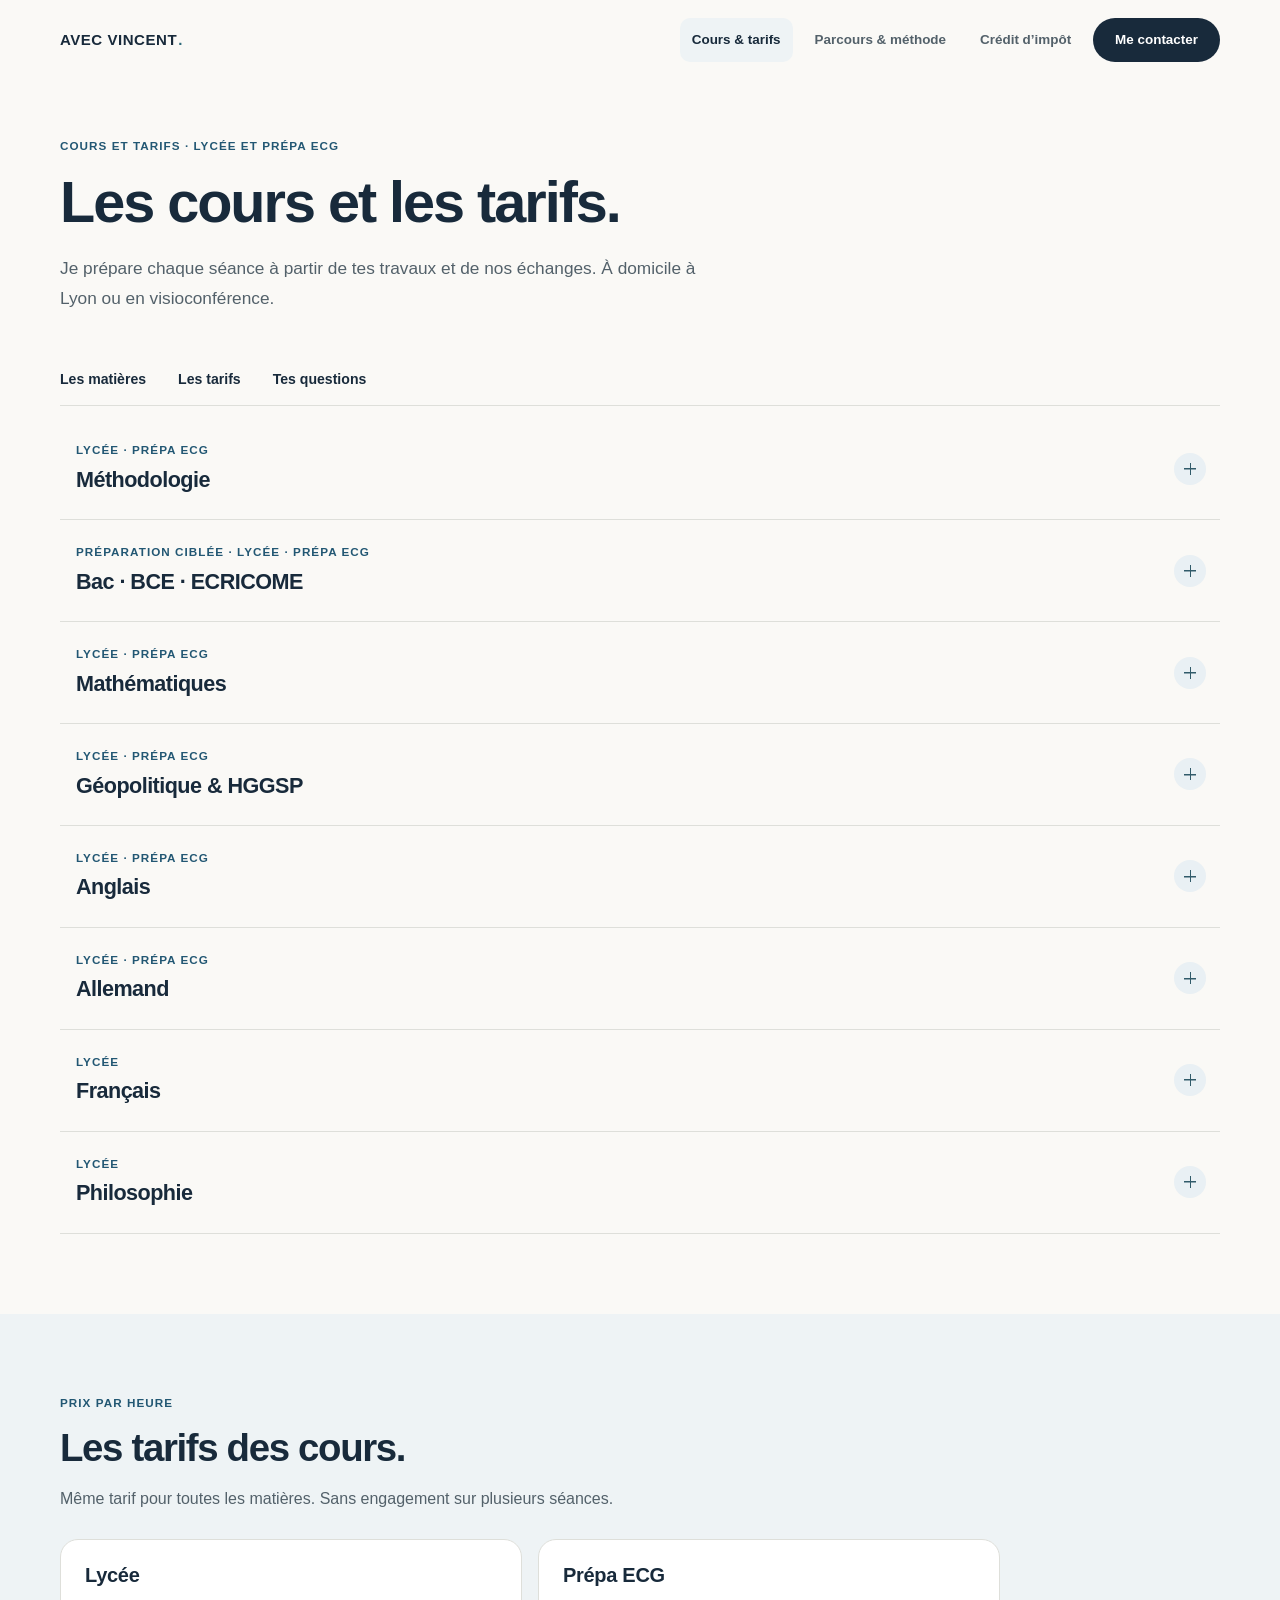
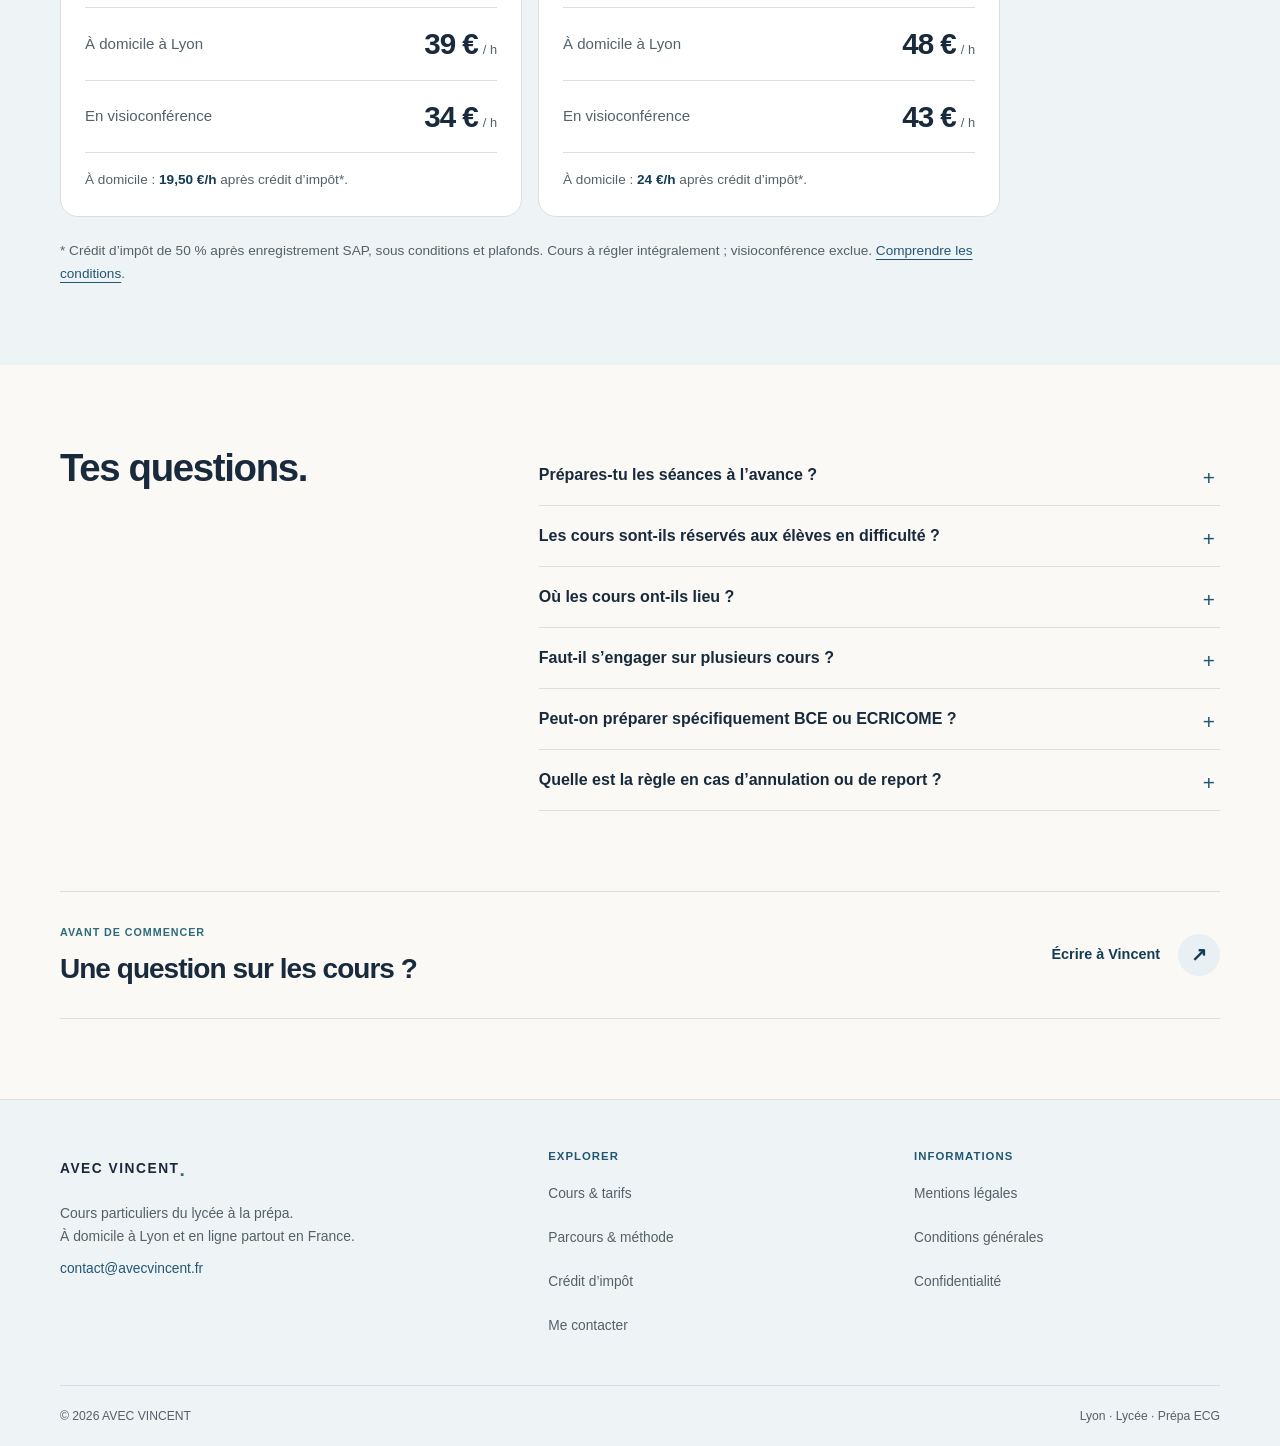
==== cours.html @ 11eb918a "Update prices: 39/48 €/h in person, 34/43 €/h online Co-Authored-By: Claude Sonnet 5.5 <noreply@anth" ====
<!doctype html>
<html lang="fr">
<head>
<meta charset="utf-8">
<meta name="viewport" content="width=device-width, initial-scale=1, viewport-fit=cover">
<title>Cours et tarifs — AVEC VINCENT</title>
<meta name="description" content="Mathématiques, géopolitique, anglais, allemand et méthodologie au lycée et en prépa ECG. Français et philosophie au lycée. Tarifs à domicile et en visio.">
<link rel="icon" href="/avec-vincent-favicon.png" type="image/png" sizes="96x96">
<link rel="icon" href="/avec-vincent-favicon.svg" type="image/svg+xml" sizes="any">
<link rel="apple-touch-icon" href="/avec-vincent-apple-touch-icon.png" sizes="180x180">
<link rel="manifest" href="/site.webmanifest?v=20261023-brand2">
<meta name="apple-mobile-web-app-title" content="AVEC VINCENT">
<link rel="canonical" href="https://avecvincent.fr/cours.html">
<meta name="robots" content="index,follow,noimageindex,max-image-preview:none">
<meta property="og:locale" content="fr_FR">
<meta property="og:type" content="website">
<meta property="og:site_name" content="AVEC VINCENT">
<meta property="og:title" content="Cours et tarifs — AVEC VINCENT">
<meta property="og:description" content="Mathématiques, géopolitique, anglais, allemand et méthodologie au lycée et en prépa ECG. Français et philosophie au lycée. Tarifs à domicile et en visio.">
<meta property="og:url" content="https://avecvincent.fr/cours.html">
<meta property="og:image" content="https://avecvincent.fr/images/og-cours.png?v=20261022-sharing1">
<meta property="og:image:secure_url" content="https://avecvincent.fr/images/og-cours.png?v=20261022-sharing1">
<meta property="og:image:type" content="image/png">
<meta property="og:image:width" content="1200">
<meta property="og:image:height" content="630">
<meta property="og:image:alt" content="AVEC VINCENT — Les cours et les tarifs. Lycée · Prépa ECG À domicile à Lyon et en visio.">
<meta name="twitter:card" content="summary_large_image">
<meta name="twitter:title" content="Cours et tarifs — AVEC VINCENT">
<meta name="twitter:description" content="Mathématiques, géopolitique, anglais, allemand et méthodologie au lycée et en prépa ECG. Français et philosophie au lycée. Tarifs à domicile et en visio.">
<meta name="twitter:image" content="https://avecvincent.fr/images/og-cours.png?v=20261022-sharing1">
<meta name="twitter:image:alt" content="AVEC VINCENT — Les cours et les tarifs. Lycée · Prépa ECG À domicile à Lyon et en visio.">
<meta name="theme-color" content="#faf9f6">

<link rel="stylesheet" href="style.css?v=20261023-desktop2">
<script src="script.js?v=20261023-desktop2" defer></script>
<script type="application/ld+json">{"@context":"https://schema.org","@graph":[{"@type":"WebPage","@id":"https://avecvincent.fr/cours.html#page","url":"https://avecvincent.fr/cours.html","name":"Cours et tarifs — AVEC VINCENT","inLanguage":"fr-FR","isPartOf":{"@id":"https://avecvincent.fr/#website"},"about":{"@id":"https://avecvincent.fr/#organization"},"mainEntity":{"@id":"https://avecvincent.fr/cours.html#service"}},{"@type":"BreadcrumbList","itemListElement":[{"@type":"ListItem","position":1,"name":"Accueil","item":"https://avecvincent.fr/"},{"@type":"ListItem","position":2,"name":"Cours & tarifs","item":"https://avecvincent.fr/cours.html"}]},{"@type":"EducationalOrganization","@id":"https://avecvincent.fr/#organization","name":"AVEC VINCENT","url":"https://avecvincent.fr/","email":"contact@avecvincent.fr","telephone":"+33603872263","description":"Cours particuliers à domicile à Lyon et en visioconférence, du lycée à la prépa ECG. Français et philosophie au lycée uniquement.","areaServed":{"@type":"City","name":"Lyon"},"founder":{"@id":"https://avecvincent.fr/#vincent"},"logo":{"@type":"ImageObject","url":"https://avecvincent.fr/avec-vincent-icon-512.png","width":512,"height":512},"alternateName":["Avec Vincent","avecvincent"],"hasOfferCatalog":{"@id":"https://avecvincent.fr/cours.html#offre"}},{"@type":"Person","@id":"https://avecvincent.fr/#vincent","name":"Vincent Marié-Groblewski","givenName":"Vincent","url":"https://avecvincent.fr/a-propos.html","jobTitle":"Professeur particulier","worksFor":{"@id":"https://avecvincent.fr/#organization"}},{"@type":"Service","@id":"https://avecvincent.fr/cours.html#service","name":"Cours particuliers du lycée à la prépa ECG","url":"https://avecvincent.fr/cours.html","description":"Mathématiques, anglais, allemand et méthodologie du lycée à la prépa ECG ; HGGSP au lycée et géopolitique en prépa ECG ; français et philosophie au lycée uniquement. À domicile à Lyon ou en visioconférence.","serviceType":"Cours particuliers","provider":{"@id":"https://avecvincent.fr/#organization"},"hasOfferCatalog":{"@id":"https://avecvincent.fr/cours.html#offre"}},{"@type":"OfferCatalog","@id":"https://avecvincent.fr/cours.html#offre","name":"Tarifs par heure de cours","itemListElement":[{"@type":"Offer","url":"https://avecvincent.fr/cours.html#tarifs","name":"Lycée — À domicile à Lyon","priceSpecification":{"@type":"UnitPriceSpecification","price":39,"priceCurrency":"EUR","referenceQuantity":{"@type":"QuantitativeValue","value":1,"unitCode":"HUR"}},"itemOffered":{"@type":"Service","name":"Lycée — À domicile à Lyon","provider":{"@id":"https://avecvincent.fr/#organization"},"areaServed":{"@type":"City","name":"Lyon"}}},{"@type":"Offer","url":"https://avecvincent.fr/cours.html#tarifs","name":"Lycée — En visioconférence","priceSpecification":{"@type":"UnitPriceSpecification","price":34,"priceCurrency":"EUR","referenceQuantity":{"@type":"QuantitativeValue","value":1,"unitCode":"HUR"}},"itemOffered":{"@type":"Service","name":"Lycée — En visioconférence","provider":{"@id":"https://avecvincent.fr/#organization"},"areaServed":{"@type":"Country","name":"France"}}},{"@type":"Offer","url":"https://avecvincent.fr/cours.html#tarifs","name":"Prépa ECG — À domicile à Lyon","priceSpecification":{"@type":"UnitPriceSpecification","price":48,"priceCurrency":"EUR","referenceQuantity":{"@type":"QuantitativeValue","value":1,"unitCode":"HUR"}},"itemOffered":{"@type":"Service","name":"Prépa ECG — À domicile à Lyon","provider":{"@id":"https://avecvincent.fr/#organization"},"areaServed":{"@type":"City","name":"Lyon"}}},{"@type":"Offer","url":"https://avecvincent.fr/cours.html#tarifs","name":"Prépa ECG — En visioconférence","priceSpecification":{"@type":"UnitPriceSpecification","price":43,"priceCurrency":"EUR","referenceQuantity":{"@type":"QuantitativeValue","value":1,"unitCode":"HUR"}},"itemOffered":{"@type":"Service","name":"Prépa ECG — En visioconférence","provider":{"@id":"https://avecvincent.fr/#organization"},"areaServed":{"@type":"Country","name":"France"}}}]}]}</script>
</head>
<body><a class="skip-link" href="#contenu">Aller au contenu</a>
<header class="site-header"><nav class="navbar container" aria-label="Navigation principale">
<a class="logo" href="/" aria-label="AVEC VINCENT — accueil">AVEC VINCENT<span class="logo-dot" aria-hidden="true">.</span></a>
<button class="menu-button" aria-controls="site-menu" aria-expanded="false" aria-label="Ouvrir le menu"><span></span><span></span></button>
<div class="site-menu" id="site-menu"><a href="cours.html" aria-current="page">Cours & tarifs</a>

<a href="a-propos.html">Parcours & méthode</a>
<a href="credit-impot.html">Crédit d’impôt</a>
<a href="reserver.html" class="nav-cta">Me contacter</a></div>
</nav></header>
<main id="contenu" tabindex="-1" class="page-courses">
<section class="page-intro container"><span class="eyebrow">Cours et tarifs · Lycée et prépa ECG</span><h1>Les cours<br> et les tarifs.</h1><p class="lead">Je prépare chaque séance à partir de tes travaux et de nos échanges. À domicile à Lyon ou en visioconférence.</p></section>
<nav class="section-tabs container" aria-label="Dans cette page"><a href="#matieres">Les matières</a><a href="#tarifs">Les tarifs</a><a href="#questions">Tes questions</a></nav>
<section class="section section-first container" id="matieres"><h2 class="sr-only">Les matières enseignées</h2><div class="course-list"><details name="page-panels" class="course-item" id="methode"><summary><span class="card-level">Lycée · Prépa ECG</span><span class="course-name">Méthodologie</span></summary><div class="course-detail"><p>Comment apprendre un cours, choisir les exercices à refaire et répartir son travail dans la semaine ? Nous regardons tes habitudes et tes échéances pour trouver une organisation que tu puisses tenir. Je partage les méthodes acquises pendant mes trois années de prépa, en les adaptant à ta situation.</p><a class="text-link" href="reserver.html?matiere=M%C3%A9thodologie#formulaire" aria-label="Contacter Vincent au sujet de Méthodologie">Me contacter ↗</a></div></details><details name="page-panels" class="course-item" id="concours"><summary><span class="card-level">Préparation ciblée · Lycée · Prépa ECG</span><span class="course-name">Bac · BCE · ECRICOME</span></summary><div class="course-detail"><p>À l’approche du bac ou des concours BCE et ECRICOME, tes copies nous aident à fixer les priorités. Nous travaillons sur des sujets de l’épreuve visée pour organiser la réponse, soigner la rédaction et apprendre à répartir son temps.</p><a class="text-link" href="reserver.html?matiere=bac%20%C2%B7%20BCE%20%C2%B7%20ECRICOME#formulaire" aria-label="Contacter Vincent au sujet de bac · BCE · ECRICOME">Me contacter ↗</a></div></details><details name="page-panels" class="course-item" id="maths"><summary><span class="card-level">Lycée · Prépa ECG</span><span class="course-name">Mathématiques</span></summary><div class="course-detail"><p>Je t’aide à trouver comment démarrer un exercice : quelle notion utiliser, quelle méthode choisir et comment justifier les étapes. Nous reprenons les erreurs de tes copies, puis tu refais le raisonnement seul pour apprendre à le réutiliser.</p><a class="text-link" href="reserver.html?matiere=Math%C3%A9matiques#formulaire" aria-label="Contacter Vincent au sujet de Mathématiques">Me contacter ↗</a></div></details><details name="page-panels" class="course-item" id="geopolitique"><summary><span class="card-level">Lycée · Prépa ECG</span><span class="course-name">Géopolitique & HGGSP</span></summary><div class="course-detail"><p>En dissertation, les connaissances doivent répondre précisément au sujet. À partir de ton cours et de tes copies, je t’aide à construire une problématique, à organiser tes arguments et à choisir des exemples qui les appuient. HGGSP au lycée, géopolitique en prépa ECG.</p><a class="text-link" href="reserver.html?matiere=G%C3%A9opolitique%20%26%20HGGSP#formulaire" aria-label="Contacter Vincent au sujet de Géopolitique & HGGSP">Me contacter ↗</a></div></details><details name="page-panels" class="course-item" id="langues"><summary><span class="card-level">Lycée · Prépa ECG</span><span class="course-name">Anglais</span></summary><div class="course-detail"><p>Comprendre un texte, rédiger ou défendre une idée à l’oral : tes productions guident le travail sur le vocabulaire, la grammaire et la précision de l’expression. En prépa ECG, nous travaillons aussi la traduction.</p><a class="text-link" href="reserver.html?matiere=Anglais#formulaire" aria-label="Contacter Vincent pour un cours d’anglais">Me contacter ↗</a></div></details><details name="page-panels" class="course-item" id="allemand"><summary><span class="card-level">Lycée · Prépa ECG</span><span class="course-name">Allemand</span></summary><div class="course-detail"><p>Place du verbe, déclinaisons, vocabulaire : je t’aide à comprendre la construction des phrases et à corriger tes erreurs. Les exercices servent ensuite à réutiliser ces bases dans la compréhension des textes et l’expression, selon les épreuves préparées.</p><a class="text-link" href="reserver.html?matiere=Allemand#formulaire" aria-label="Contacter Vincent pour un cours d’allemand">Me contacter ↗</a></div></details><details name="page-panels" class="course-item" id="francais"><summary><span class="card-level">Lycée</span><span class="course-name">Français</span></summary><div class="course-detail"><p>Pour le bac de français, nous reprenons les œuvres étudiées en classe et les passages que tu dois expliquer. Je t’aide à construire une analyse précise, à organiser un commentaire ou une dissertation et à présenter les textes à l’oral.</p><a class="text-link" href="reserver.html?matiere=Fran%C3%A7ais#formulaire" aria-label="Contacter Vincent au sujet de Français">Me contacter ↗</a></div></details><details name="page-panels" class="course-item" id="philosophie"><summary><span class="card-level">Lycée</span><span class="course-name">Philosophie</span></summary><div class="course-detail"><p>Nous prenons le temps de clarifier les notions et les distinctions nécessaires pour traiter un sujet. Je t’aide à formuler un problème, à développer un argument et à expliquer un texte avec précision. Tes copies permettent de voir où le raisonnement doit être approfondi pour le bac.</p><a class="text-link" href="reserver.html?matiere=Philosophie#formulaire" aria-label="Contacter Vincent au sujet de Philosophie">Me contacter ↗</a></div></details></div></section>
<section class="section soft" id="tarifs"><div class="container"><div class="section-heading"><span class="eyebrow">Prix par heure</span><h2>Les tarifs des cours.</h2><p>Même tarif pour toutes les matières. Sans engagement sur plusieurs séances.</p></div><div class="pricing-grid">
<article class="price-card"><h3>Lycée</h3><dl class="rates"><div><dt>À domicile à Lyon</dt><dd>39 €<small>/ h</small></dd></div><div><dt>En visioconférence</dt><dd>34 €<small>/ h</small></dd></div></dl><p class="price-tax">À domicile : <strong>19,50 €/h</strong> après crédit d’impôt*.</p></article>
<article class="price-card"><h3>Prépa ECG</h3><dl class="rates"><div><dt>À domicile à Lyon</dt><dd>48 €<small>/ h</small></dd></div><div><dt>En visioconférence</dt><dd>43 €<small>/ h</small></dd></div></dl><p class="price-tax">À domicile : <strong>24 €/h</strong> après crédit d’impôt*.</p></article></div><p class="fine-print">* Crédit d’impôt de 50 % après enregistrement SAP, sous conditions et plafonds. Cours à régler intégralement ; visioconférence exclue. <a href="credit-impot.html">Comprendre les conditions</a>.</p></div></section>
<section class="section container faq-section" id="questions"><div class="section-heading"><h2>Tes questions.</h2></div><div class="faq-list">
<details name="page-panels"><summary>Prépares-tu les séances à l’avance ?</summary><div class="faq-answer"><p>Oui. Je te demande les cours, exercices ou devoirs utiles avant notre rendez-vous pour préparer la séance. <a href="a-propos.html#preparation">Voir comment je travaille</a>.</p></div></details>
<details name="page-panels"><summary>Les cours sont-ils réservés aux élèves en difficulté ?</summary><div class="faq-answer"><p>Non. Ils peuvent aussi permettre de consolider ses acquis, de prendre de l’avance ou de préparer un examen ou un concours.</p></div></details>
<details name="page-panels"><summary>Où les cours ont-ils lieu ?</summary><div class="faq-answer"><p>À ton domicile à Lyon, selon les possibilités de déplacement convenues ensemble, ou en visioconférence partout en France.</p></div></details>
<details name="page-panels"><summary>Faut-il s’engager sur plusieurs cours ?</summary><div class="faq-answer"><p>Non. Tu peux commencer par une séance. La suite se décide ensemble, en fonction de tes besoins.</p></div></details>
<details name="page-panels"><summary>Peut-on préparer spécifiquement BCE ou ECRICOME ?</summary><div class="faq-answer"><p>Oui, en prépa ECG, dans les matières proposées : mathématiques, géopolitique, anglais et allemand. La préparation porte sur les formats d’épreuves, les révisions et l’organisation du travail. Le français et la philosophie sont proposés uniquement au lycée.</p></div></details>
<details name="page-panels"><summary>Quelle est la règle en cas d’annulation ou de report ?</summary><div class="faq-answer"><p>Une annulation, une demande de report ou une impossibilité de participer signalée moins de 48 heures avant le rendez-vous reste due intégralement. Au moins 48 heures à l’avance, le report peut être organisé selon les disponibilités. Les modalités sont rappelées dans les <a href="legal.html#cgv">conditions générales</a>.</p></div></details>
</div></section>
<section class="section section-first container"><a class="contact-finish contact-finish-courses" href="reserver.html?demande=specifique#formulaire"><div class="contact-finish-copy"><span class="eyebrow">Avant de commencer</span><h2>Une question sur les cours ?</h2></div><span class="contact-finish-action"><span>Écrire à Vincent</span><span class="contact-finish-arrow" aria-hidden="true">↗</span></span></a></section></main>
<footer class="site-footer"><div class="container footer-grid" data-nosnippet><div><a class="logo" href="/">AVEC VINCENT<span class="logo-dot">.</span></a><p>Cours particuliers du lycée à la prépa.<br>
À domicile à Lyon et en ligne partout en France.</p><a class="footer-contact" href="mailto:contact@avecvincent.fr" data-contact="email">contact@avecvincent.fr</a></div><nav aria-label="Navigation de pied de page"><span class="footer-label">Explorer</span><a href="cours.html">Cours & tarifs</a><a href="a-propos.html">Parcours & méthode</a>
<a href="credit-impot.html">Crédit d’impôt</a><a href="reserver.html">Me contacter</a></nav><nav aria-label="Informations légales"><span class="footer-label">Informations</span><a href="legal.html#mentions">Mentions légales</a><a href="legal.html#cgv">Conditions générales</a><a href="legal.html#confidentialite">Confidentialité</a></nav></div><div class="container footer-bottom"><span>© <span data-year>2026</span> AVEC VINCENT</span><span>Lyon · Lycée · Prépa ECG</span></div></footer>
</body>
</html>
---- style.css ----
/* AVEC VINCENT — mobile first, shared across every page. */
:root{--bg:#faf9f6;--paper:#fff;--ink:#182a3b;--blue:#225773;--deep:#123c53;--accent:#2d6a7a;--muted:#53616a;--line:#dedfda;--soft:#eef3f5;--max:1160px;--header:64px}
*{box-sizing:border-box}
html{scroll-behavior:smooth;scroll-padding-top:calc(var(--header) + env(safe-area-inset-top) + 20px);-webkit-text-size-adjust:100%;text-size-adjust:100%}
body{margin:0;padding-left:env(safe-area-inset-left);padding-right:env(safe-area-inset-right);background:var(--bg);color:var(--ink);font:16px/1.65 -apple-system,BlinkMacSystemFont,"Segoe UI",Arial,sans-serif;-webkit-font-smoothing:antialiased}
h1,h2,h3,p,figure,ol,ul,dl,dd{margin:0}
h1,h2,h3{line-height:1.18;letter-spacing:-.035em;font-weight:650;text-wrap:balance}
h1{font-size:clamp(2rem,8.2vw,2.6rem)}
h2{font-size:1.65rem}
h3{font-size:1.08rem;letter-spacing:-.015em}
em{font-style:normal;color:var(--accent)}
p{color:var(--muted)}
a{color:inherit;text-decoration:none}
a:hover{color:var(--blue)}
p a,.fine-print a,.legal-content a{color:var(--blue);text-decoration:underline;text-underline-offset:4px}
img{display:block;max-width:100%;height:auto}
button,input,select,textarea{font:inherit}
button{cursor:pointer}
:focus-visible{outline:3px solid #377eaa;outline-offset:4px}
[hidden]{display:none!important}
.container{width:min(calc(100% - 40px),var(--max));margin-inline:auto;min-width:0}
.section{padding-block:48px}
.section-first{padding-top:0}
.soft,.method-section{background:var(--soft)}
.eyebrow,.card-level,.step-owner,.footer-label{display:block;font-size:.73rem;line-height:1.5;letter-spacing:.09em;text-transform:uppercase;font-weight:750;color:var(--blue)}
.eyebrow{margin-bottom:14px}
.lead{font-size:1rem;line-height:1.7;max-width:660px}
.section-heading{max-width:760px;margin-bottom:26px}
.section-heading p{margin-top:16px}
.page-intro{padding-block:32px}
.page-intro .lead{margin-top:18px}
.page-intro h1{max-width:1000px}
.page-intro br{display:none}
.skip-link{position:fixed;left:16px;top:-100px;z-index:100;background:white;padding:12px}
.skip-link:focus{top:12px}
.sr-only{position:absolute;width:1px;height:1px;padding:0;margin:-1px;overflow:hidden;clip:rect(0,0,0,0);white-space:nowrap;border:0}
/* Header stays small; without JavaScript, navigation remains available. */
.site-header{position:sticky;top:0;z-index:30;min-height:var(--header);padding-top:env(safe-area-inset-top);background:rgba(250,249,246,.96);border-bottom:1px solid transparent;-webkit-backdrop-filter:blur(16px);backdrop-filter:blur(16px)}
.site-header.scrolled{border-color:var(--line)}
.navbar{min-height:var(--header);display:flex;align-items:center;justify-content:space-between;gap:16px;flex-wrap:wrap;padding-block:8px}
.logo{font-size:.86rem;font-weight:850;letter-spacing:.11em;white-space:nowrap;min-height:44px;display:inline-flex;align-items:center}
.site-header .logo{font-size:.94rem;font-weight:700;letter-spacing:.035em;color:var(--ink)}
.site-header .logo:hover{color:var(--ink)}
.site-header .logo-dot{font-size:1em;margin-left:1px;color:var(--accent)}
.logo-dot{color:var(--accent);font-size:1.4em}
.site-menu{display:flex;align-items:center;flex-wrap:wrap;gap:6px 16px}
.site-menu a{font-size:.9rem;font-weight:600;color:var(--muted);min-height:44px;display:flex;align-items:center;padding:10px 14px;border-radius:10px}
.site-menu a:hover,.site-menu a[aria-current=page]{background:var(--soft);color:var(--ink)}
.site-menu .nav-cta{background:var(--ink);color:white;justify-content:center}
.site-menu .nav-cta:hover{background:var(--deep);color:white}
.menu-button{position:relative;display:none;width:44px;height:44px;flex-shrink:0;padding:0;border:0;border-radius:10px;background:transparent;color:var(--ink);-webkit-tap-highlight-color:transparent}
.menu-button:hover{background:#edf3f6}
.menu-button span{position:absolute;display:block;width:22px;height:1.5px;left:11px;top:50%;margin:0;background:currentColor;border-radius:1px;transition:transform 180ms cubic-bezier(.2,.7,.3,1)}
.menu-button span:first-child{transform:translateY(-4px)}
.menu-button span:last-child{transform:translateY(4px)}
.menu-button[aria-expanded=true] span:first-child{transform:rotate(45deg)}
.menu-button[aria-expanded=true] span:last-child{transform:rotate(-45deg)}
.has-js .navbar{flex-wrap:nowrap}
.has-js .menu-button{display:block}
.has-js .site-menu{display:none;position:absolute;top:calc(100% + 6px);left:20px;right:20px;max-height:calc(100dvh - var(--header) - env(safe-area-inset-top) - 30px);overflow:auto;flex-direction:column;align-items:stretch;gap:4px;padding:12px;background:white;border:1px solid var(--line);border-radius:18px;box-shadow:0 12px 24px #182a3b12}
.has-js .site-menu.open{display:flex}
.button{display:inline-flex;align-items:center;justify-content:center;gap:12px;min-height:50px;padding:13px 21px;border:1px solid transparent;border-radius:999px;font-size:.9rem;font-weight:650;line-height:1.4;text-align:center;max-width:100%}
.button-primary{background:var(--deep);color:white}
.button-primary:hover{background:#245f7e;color:white}
.button-secondary,.button-outline{background:white;border-color:#b9c9d5;color:var(--deep)}
.button-secondary:hover,.button-outline:hover{background:var(--soft);border-color:var(--blue)}
.button:disabled{cursor:wait;opacity:.65}
.button-row{display:flex;flex-wrap:wrap;gap:12px;margin-top:24px}
.text-link{display:inline-flex;align-items:center;min-height:44px;margin-top:14px;color:var(--blue);font-weight:650;font-size:.9rem;text-decoration:underline;text-underline-offset:5px}
/* One expressive visual, reserved for the homepage. */
.home-hero{display:grid;gap:28px;padding-block:30px 40px}
.home-hero h1{line-height:1.12;letter-spacing:-.045em}
.hero-title-sub{color:var(--accent)}
.hero-intro .lead{margin-top:20px;max-width:540px}
.hero-caption{font-size:.85rem;line-height:1.6;margin-top:16px}
.hero-links{display:grid;grid-template-columns:1fr 1fr;gap:10px;margin-top:22px;max-width:440px}
.hero-links .button{min-width:0;padding-inline:10px}
.hero-signature{position:relative;isolation:isolate;overflow:hidden;display:flex;flex-direction:column;justify-content:space-between;gap:20px;padding:22px;min-height:280px;border-radius:24px;color:white;background:radial-gradient(ellipse at 90% 90%,#397685 0,transparent 60%),linear-gradient(135deg,#102d42,#20556c);box-shadow:0 18px 40px -30px #123c5370}
.signature-top{display:flex;justify-content:space-between;gap:10px;font-size:.62rem;letter-spacing:.08em;text-transform:uppercase;color:#eef5f7}
.signature-top span:first-child{font-weight:800}
.signature-person{position:relative;z-index:1;display:flex;align-items:center;gap:22px;margin-bottom:28px;min-width:0}
.signature-person img{width:104px;height:140px;object-fit:cover;object-position:50% 25%;border:1px solid #ffffff40;border-radius:15px;flex-shrink:0}
.signature-label{font-size:.8rem;color:#eef5f7}
.signature-person h2{font-size:2rem;color:white;margin-block:6px 10px}
.signature-person p{font-size:.8rem;line-height:1.65;color:#eef5f7}
.signature-path{position:absolute;bottom:25px;left:0;right:0;z-index:0}
.signature-path svg{display:block;width:100%;height:110px}
.signature-bottom{position:relative;font-size:.74rem;color:white}
.progress-path{stroke-dasharray:650;stroke-dashoffset:650;animation:draw-path 1.5s .15s ease forwards}
@keyframes draw-path{to{stroke-dashoffset:0}}
.page-home>.home-hero+.section{padding-top:0}
.page-home>.section+.section{padding-top:0}
.page-about>#approche{padding-top:0}
/* A concise overview on home; detailed teaching descriptions belong to Courses. */
.subjects-heading{display:grid;gap:16px;margin-bottom:24px}
.subjects-heading p{font-size:.94rem;max-width:350px}
.offer-picker{display:flex;width:min(100%,360px);padding:4px;background:#e9edef;border-radius:13px;margin-bottom:18px;gap:4px}
.offer-picker[hidden]{display:none}
.offer-picker button{flex:1;min-width:0;min-height:44px;border:0;border-radius:10px;background:transparent;color:var(--muted);font:inherit;font-size:.94rem;font-weight:550;cursor:pointer;padding:8px 14px}
.offer-picker button[aria-selected="true"]{background:#fff;color:var(--deep);box-shadow:0 1px 4px #182a3b14}
.offer-picker button:hover{color:var(--deep)}
.offer-panel{background:#fff;border:1px solid #dce3e7;border-radius:20px;padding:0 22px 22px;margin-top:18px}
.offer-panel[hidden]{display:none}
.offer-panel:focus-visible{outline:2px solid var(--accent);outline-offset:4px}
.offer-level-title{padding-top:24px;font-size:1.25rem}
.has-offer-picker .offer-level-title{position:absolute;width:1px;height:1px;padding:0;margin:-1px;overflow:hidden;clip-path:inset(50%);white-space:nowrap}
.offer-feature{display:flex;align-items:center;justify-content:space-between;gap:16px;min-height:98px;padding-block:22px;border-bottom:1px solid var(--line)}
.offer-feature>span:first-child{min-width:0}
.offer-feature strong{display:block;font-size:1.12rem;font-weight:650;letter-spacing:-.025em;line-height:1.35}
.offer-feature small{display:block;font-size:.88rem;color:var(--muted);line-height:1.55;max-width:32ch;margin-top:6px}
.offer-chevron{color:var(--accent);font-size:1.15rem;flex-shrink:0}
.offer-feature:hover{color:var(--blue)}
.offer-subjects{padding-top:24px}
.offer-subjects h4{font-size:.72rem;line-height:1.5;text-transform:uppercase;letter-spacing:.08em;color:var(--muted);font-weight:550;margin:0 0 8px}
.offer-subjects ul{display:grid;grid-template-columns:1fr 1fr;gap:0 20px;padding:0;list-style:none}
.offer-subjects a{display:flex;align-items:center;justify-content:space-between;gap:8px;min-height:48px;padding-block:8px;font-size:.94rem;line-height:1.4;letter-spacing:-.015em;border-bottom:1px solid #e8ecee}
.offer-subjects a>span{color:var(--accent);font-size:.82rem;flex-shrink:0}
@media(min-width:700px){.subjects-heading{grid-template-columns:1fr 1fr;align-items:end;gap:48px;margin-bottom:30px}.offer-content{display:grid;grid-template-columns:1.15fr 1fr;gap:48px;align-items:start}.offer-panel{padding:6px 30px 26px}.offer-subjects{padding-top:24px}.offer-feature{min-height:108px}.offer-focus .offer-feature:last-child{border-bottom:0}.offer-subjects a{min-height:54px}}
@media(min-width:900px){.subjects-heading{grid-template-columns:1.6fr 1fr;gap:64px}.offer-content{gap:64px}.offer-panel{padding-inline:34px}.offer-feature strong{font-size:1.24rem}}
/* The lesson is a continuous conversation, rather than three identical cards. */
.lesson-layout{display:grid;gap:10px}
.lesson-layout h2{font-size:2rem;line-height:1.25}
.lesson-steps{list-style:none;padding:0 0 0 18px;border-left:1px solid #bfcfc7}
.lesson-steps li{position:relative;padding:0 0 26px 10px}
.lesson-steps li:last-child{padding-bottom:0}
.lesson-steps li:before{content:"";position:absolute;left:-23px;top:6px;width:9px;height:9px;border-radius:50%;background:#64897e;box-shadow:0 0 0 5px var(--bg)}
.lesson-steps h3{font-size:1.08rem;line-height:1.4}
.lesson-steps p{margin-top:8px;font-size:.96rem}
.tax-process{list-style:none;counter-reset:steps;padding:0}
.tax-process li{position:relative;counter-increment:steps;padding:0 0 24px 38px;margin-bottom:24px;border-bottom:1px solid #d3ddd5}
.tax-process li:before{content:counter(steps,decimal-leading-zero);position:absolute;left:0;top:1px;font-size:.8rem;color:var(--blue);font-weight:650}
.tax-process li:last-child{margin-bottom:0;border-bottom:0;padding-bottom:0}
.tax-process h3{line-height:1.4}
.tax-process p{margin-top:8px;font-size:.94rem}
/* Home explains the budget; the full hourly rate grid lives on Courses. */
.home-pricing .section-heading{max-width:640px}
.home-budget{max-width:940px;background:var(--soft);border-radius:22px;padding:24px}
.budget-heading h3{font-size:1.15rem;line-height:1.35}
.budget-heading>p{margin-top:6px;font-size:.9rem;color:var(--muted)}
.budget-pairs{display:grid;grid-template-columns:1fr 1fr;gap:20px;margin-top:24px}
.budget-option{border-top:1px solid #cfdae0;padding-top:18px;min-width:0}
.budget-option h4{font-size:.94rem;font-weight:550;line-height:1.4;margin:0 0 10px;color:var(--ink)}
.budget-net{font-size:2.35rem;line-height:1.15;letter-spacing:-.045em;font-weight:650;color:var(--deep);white-space:nowrap}
.budget-net>span{font-size:.88rem;letter-spacing:0;font-weight:400;margin-left:6px;color:var(--muted)}
.budget-paid{margin-top:10px;font-size:.94rem;color:var(--ink);line-height:1.5}
.budget-conditions{font-size:.82rem;line-height:1.65;color:var(--muted);margin-top:24px}
.budget-conditions a{text-decoration:underline;text-underline-offset:3px}
.budget-more{display:flex;align-items:center;justify-content:space-between;gap:16px;padding:20px 0;margin-top:8px;max-width:940px;min-height:88px;border-bottom:1px solid var(--line)}
.budget-visio{display:grid;gap:4px;min-width:0}
.budget-visio>span{font-size:.82rem;color:var(--muted);line-height:1.5}
.budget-visio strong{font-size:1.05rem;font-weight:600;letter-spacing:-.02em;line-height:1.4;color:var(--ink)}
.budget-all{display:flex;align-items:center;gap:8px;flex-shrink:0;font-size:.82rem;font-weight:550;color:var(--blue)}
.budget-all>span{font-size:1.1rem}
.budget-more:hover .budget-all{text-decoration:underline;text-underline-offset:4px}
@media(min-width:700px){.home-budget{padding:30px 34px}.budget-heading{display:flex;align-items:baseline;justify-content:space-between;gap:24px}.budget-heading>p{margin:0}.budget-pairs{gap:40px;margin-top:28px}.budget-net{font-size:2.8rem}.budget-conditions{max-width:750px}.budget-more{gap:24px}.budget-all{font-size:.9rem}}
/* Transparent rates: paid prices first, conditional tax estimate second. */
.pricing-grid{display:grid;gap:16px;max-width:940px}
.price-card{min-width:0;padding:24px;background:white;border:1px solid var(--line);border-radius:18px}
.price-card h3{font-size:1.25rem;margin-bottom:20px}
.rates>div{display:flex;align-items:center;justify-content:space-between;gap:16px;border-top:1px solid var(--line);padding-block:18px}
.rates dt{font-size:.94rem;max-width:170px;color:var(--muted)}
.rates dd{font-size:1.85rem;letter-spacing:-.035em;white-space:nowrap;font-weight:650;line-height:1.2}
.rates small{font-size:.8rem;font-weight:400;letter-spacing:0;margin-left:5px;color:var(--muted)}
.price-tax{border-top:1px solid var(--line);padding-top:16px;font-size:.85rem;line-height:1.65}
.price-tax strong{color:var(--deep);font-weight:650}
.fine-print{font-size:.85rem;line-height:1.7;margin-top:22px;max-width:940px}
.hero-actions-section{padding-bottom:48px}
.action-bubble,.closing{display:flex;flex-direction:column;align-items:flex-start;gap:22px;padding-top:30px;border-top:1px solid var(--line)}
.action-bubble p,.closing p{margin-top:16px;max-width:600px}
/* Secondary pages use the same spacing, type and content hierarchy. */
.section-tabs{display:flex;gap:20px;margin-bottom:12px;border-bottom:1px solid var(--line)}
.section-tabs a{display:flex;align-items:center;justify-content:center;min-height:48px;padding:8px 0;font-size:.88rem;font-weight:600;border-bottom:2px solid transparent;line-height:1.4}
.section-tabs a:hover{border-bottom-color:var(--blue)}
.legal-nav a{display:flex;align-items:center;justify-content:center;text-align:center;min-height:48px;padding:8px;font-size:.86rem;font-weight:600;border-bottom:1px solid var(--line);line-height:1.4}
.legal-nav a:hover{color:var(--blue)}
.course-list{border-top:0}
.course-item{border-bottom:1px solid var(--line)}
summary{position:relative;cursor:pointer;list-style:none;min-height:48px;padding:18px 35px 18px 0;font-size:1rem;font-weight:600;line-height:1.5}
summary::-webkit-details-marker{display:none}
summary:after{content:'+';position:absolute;right:5px;top:17px;font-size:1.3rem;font-weight:400;color:var(--blue)}
details[open]>summary:after{content:'−'}
.course-item summary{padding:20px 46px 20px 16px}
.course-item summary:after{top:30px;right:16px}
.course-name{display:block;font-size:1.2rem;font-weight:650;letter-spacing:-.025em;margin-top:5px}
.course-detail{padding:0 18px 22px 16px;max-width:780px}
.course-item[open]{background:white;box-shadow:inset 3px 0 0 #7398a7;border-radius:0 16px 16px 0}
.course-detail p{font-size:.96rem}
.course-item:target summary{color:var(--deep)}
.faq-list details{border-bottom:1px solid var(--line)}
.faq-answer{padding:0 0 22px;font-size:.96rem;max-width:760px}
.about-heading{display:flex;gap:22px;align-items:center}
.about-photo{width:88px;height:116px;object-fit:cover;object-position:50% 20%;border-radius:16px;flex-shrink:0}
.about-heading .eyebrow{font-size:.68rem;margin-bottom:8px}
.about-heading h1{font-size:1.95rem}
.about-heading p{font-size:.9rem;margin-top:10px}
.about-introduction .text-link{font-size:.9rem}
.preparation-panel{display:grid;gap:28px;border-radius:24px;background:#edf3f6;padding:26px 24px}
.preparation-intro h2{font-size:1.85rem;line-height:1.2}
.preparation-intro p{margin-top:18px;max-width:570px}
.preparation-materials{border-top:1px solid #cedde5;padding-top:22px}
.preparation-materials h3{font-size:.85rem;font-weight:650;letter-spacing:0;line-height:1.5;color:var(--blue)}
.preparation-materials ul{list-style:none;padding:0;margin-top:14px}
.preparation-materials li{padding-block:13px;border-bottom:1px solid #d7e3e9}
.preparation-materials li:last-child{border-bottom:0;padding-bottom:0}
.preparation-materials strong{display:block;font-size:1rem;font-weight:600}
.preparation-materials li span{display:block;font-size:.9rem;color:var(--muted);margin-top:3px}
.tax-comparison{padding:24px;background:white;border:1px solid var(--line);border-radius:22px}
.tax-comparison h2{font-size:1.4rem;margin-bottom:20px}
.example-row{display:grid;grid-template-columns:1fr;gap:10px;border-top:1px solid var(--line);padding-block:20px}
.example-row>span{font-size:.9rem;color:var(--muted)}
.example-row strong{font-size:1.9rem;line-height:1.2;letter-spacing:-.035em;white-space:nowrap}
.tax-comparison .fine-print{margin-top:10px}
.tax-comparison em{color:var(--accent)}
.tax-journey .section-heading{margin-bottom:30px}
.source-note{font-size:.85rem;padding-bottom:48px}
.legal-layout{display:grid;gap:30px}
.legal-nav{display:grid;grid-template-columns:repeat(3,minmax(0,1fr));gap:6px;align-self:start}
.legal-nav a{font-size:.8rem}
.legal-content{min-width:0;max-width:760px}
.legal-content section+section{border-top:1px solid var(--line);margin-top:36px;padding-top:36px}
.legal-content h2{font-size:1.55rem;margin-bottom:22px}
.legal-content h3{margin:26px 0 12px}
.legal-content p,.legal-content li{font-size:.95rem;overflow-wrap:anywhere}
.legal-content ul{padding-left:20px}
.legal-content p+p{margin-top:14px}
.error-page{min-height:65svh;padding-block:48px}
.error-page .lead{margin-top:22px}
/* Contact stays personal: three fields and direct alternatives, without a sales funnel. */
.booking-width{max-width:760px}
.contact-options{display:grid;gap:0;margin-top:22px;border-top:1px solid var(--line);max-width:570px}
.contact-options a{display:flex;align-items:center;justify-content:space-between;gap:14px;min-height:48px;padding:10px 0;border-bottom:1px solid var(--line);min-width:0}
.contact-options a:hover{color:var(--blue)}
.contact-options span{font-size:.8rem;color:var(--muted)}
.contact-options strong{font-size:.9rem;font-weight:600;overflow-wrap:anywhere}
.contact-form{min-width:0}
.form-grid{display:grid;gap:20px}
.field{display:flex;flex-direction:column;gap:8px;min-width:0}
.field.full{grid-column:1/-1}
.field label{font-size:.93rem;font-weight:600}
.field input,.field select,.field textarea{display:block;width:100%;min-width:0;min-height:52px;font-size:16px;line-height:1.5;padding:13px 14px;border:1px solid #7f93a3;border-radius:12px;background:white;color:var(--ink)}
.field textarea{min-height:140px;resize:vertical}
.field input:focus,.field select:focus,.field textarea:focus{outline:2px solid #548aaa;outline-offset:2px;border-color:var(--blue)}
.optional{font-size:.83rem;font-weight:400;color:var(--muted)}
.field-help{font-size:.85rem;line-height:1.65}
.form-note{font-size:.83rem;line-height:1.65;margin-top:22px}
.form-actions{margin-top:24px}
.form-actions .button{width:100%}
.form-status{font-size:.94rem;margin-top:20px;overflow-wrap:anywhere}
.form-status:empty{display:none}
.form-status[data-kind=error]{color:#9f3127}
.form-status[data-kind=success]{color:#24634d}
/* Footer and contact links remain comfortably usable by touch. */
.site-footer{background:var(--soft);border-top:1px solid var(--line);padding:32px 0 calc(20px + env(safe-area-inset-bottom))}
.footer-grid{display:grid;grid-template-columns:1fr 1fr;gap:24px 20px}
.footer-grid>div{grid-column:1/-1}
.footer-grid p{font-size:.87rem;margin-top:10px}
.footer-contact{display:inline-flex;align-items:center;min-height:44px;font-size:.86rem;color:var(--blue);overflow-wrap:anywhere}
.footer-grid nav{display:flex;flex-direction:column;align-items:flex-start;min-width:0}
.footer-label{margin-bottom:8px;font-size:.71rem}
.footer-grid nav a{display:inline-flex;align-items:center;min-height:44px;font-size:.86rem;line-height:1.5;overflow-wrap:anywhere;color:var(--muted)}
.footer-bottom{display:flex;flex-wrap:wrap;justify-content:space-between;gap:10px;border-top:1px solid #d3dfe8;margin-top:28px;padding-top:20px;font-size:.76rem;color:var(--muted)}
@media(max-width:350px){.container{width:calc(100% - 32px)}.hero-links{grid-template-columns:1fr}.signature-person{gap:16px}.signature-person img{width:88px;height:120px}.signature-top{font-size:.55rem}.signature-person p{font-size:.75rem}.section-tabs{gap:16px}.section-tabs a{font-size:.82rem}.about-heading{gap:16px}.about-photo{width:76px;height:102px}.about-heading h1{font-size:1.7rem}.price-card{padding:20px}.rates dt{font-size:.88rem}.rates dd{font-size:1.7rem}.footer-grid{column-gap:14px}.contact-options a{padding-inline:12px}.contact-options strong{font-size:.84rem}}
@media(min-width:600px){.container{width:min(calc(100% - 64px),var(--max))}.section{padding-block:64px}.section-first{padding-top:0}.page-intro{padding-block:44px}.subjects-grid,.pricing-grid{grid-template-columns:1fr 1fr}.hero-signature{max-width:580px;min-height:340px;padding:28px}.signature-person img{width:132px;height:176px}.signature-person h2{font-size:2.4rem}.signature-person p{font-size:.9rem}.signature-person{margin-bottom:48px}.hero-links{display:flex}.hero-links .button{min-width:174px;padding-inline:24px}.form-grid{grid-template-columns:1fr 1fr}.contact-form{padding:28px;background:white;border:1px solid var(--line);border-radius:22px}.form-actions .button{width:auto}.about-photo{width:132px;height:172px}.about-heading h1{font-size:2.8rem}.preparation-panel{padding:34px}.footer-grid{grid-template-columns:1.4fr 1fr 1fr;gap:40px}.footer-grid>div{grid-column:auto}.error-page{min-height:65svh}}
@media(min-width:900px){:root{--header:80px}.container{width:min(calc(100% - 96px),var(--max))}.section{padding-block:80px}.section-first{padding-top:0}h1{font-size:3.6rem}h2{font-size:2.4rem}.page-intro{padding-block:56px 44px}.page-intro .lead{font-size:1.08rem}.navbar{padding-block:0}.has-js .menu-button{display:none}.has-js .site-menu,.site-menu{display:flex;position:static;flex-direction:row;align-items:center;max-height:none;overflow:visible;padding:0;gap:10px;background:transparent;border:0;border-radius:0;box-shadow:none;flex-wrap:nowrap}.site-menu a{font-size:.84rem;padding-inline:12px}.site-menu .nav-cta{padding-inline:22px;border-radius:999px}.home-hero{grid-template-columns:1.25fr 1fr;gap:64px;align-items:center;padding-block:64px 76px}.home-hero h1{font-size:clamp(2.8rem,4vw,3.8rem)}.hero-intro .lead{font-size:1.06rem}.hero-signature{min-height:450px;padding:30px}.signature-person{gap:24px;margin-bottom:90px}.signature-person img{width:140px;height:190px}.signature-person h2{font-size:2.5rem}.signature-person p{font-size:.8rem}.signature-top{font-size:.65rem}.signature-path svg{height:auto}.signature-bottom{font-size:.8rem}.hero-links{margin-top:26px}.page-home>.home-hero+.section{padding-top:0}.subjects-grid{grid-template-columns:repeat(3,1fr);gap:0 40px}.subject-card{padding:24px 40px 24px 0}.subject-card h3{margin-top:8px}.example-row strong{font-size:2.3rem}.section-tabs{gap:32px}.section-tabs a{padding-inline:0;min-width:0}.course-item summary{padding-block:23px}.course-item summary:after{top:34px}.course-name{font-size:1.35rem}.course-detail{padding-bottom:26px}.course-detail p{max-width:720px}.faq-section{display:grid;grid-template-columns:.75fr 1.25fr;gap:70px}.faq-section .section-heading{margin:0}.action-bubble,.closing{flex-direction:row;align-items:center;justify-content:space-between;gap:50px;padding-top:40px}.action-bubble h2,.closing h2{font-size:2.1rem}.action-bubble .button,.closing .button{flex-shrink:0}.hero-actions-section{padding-bottom:80px}.about-photo{width:150px;height:195px}.about-heading{gap:36px}.about-heading h1{font-size:3.6rem}.about-heading p{font-size:1.05rem}.preparation-panel{padding:40px}.legal-layout{grid-template-columns:230px 1fr;gap:65px}.legal-nav{display:flex;flex-direction:column;position:sticky;top:110px;gap:8px}.legal-nav a{text-align:left;justify-content:flex-start;font-size:.9rem;padding-inline:14px}.legal-content h2{font-size:2rem}.source-note{padding-bottom:64px}.site-footer{padding-top:48px}.footer-grid{gap:60px}.footer-bottom{margin-top:36px}.booking-width{max-width:760px}}
@media(prefers-reduced-motion:reduce){html{scroll-behavior:auto}*,*:before,*:after{animation:none!important;transition:none!important}.progress-path{stroke-dashoffset:0}}
@media print{.site-header,.site-footer,.button,.section-tabs,.hero-signature,.legal-nav{display:none}.container{width:100%;max-width:none}.section,.page-intro{padding-block:20px}body{background:white;color:black}.legal-layout,.lesson-layout,.faq-section{display:block}.course-item{break-inside:avoid}.course-item>div{display:block!important}}
/* An editorial inset: one defining strength, then three quieter reasons. */
.why-panel{padding-block:32px;border-block:1px solid var(--line)}
.why-panel .section-heading{margin-bottom:24px}
.why-panel h2{font-size:1.65rem}
.why-list{list-style:none;padding:0;display:grid;gap:0}
.why-list li{padding-block:20px;border-bottom:1px solid var(--line)}
.why-list li:last-child{border-bottom:0}
.why-list h3{font-size:1.02rem;line-height:1.45;font-weight:650}
.why-list p{margin-top:8px;font-size:.94rem}
.why-list .why-feature{padding:26px 24px;margin-bottom:8px;border:0;border-radius:4px 22px 22px 4px;border-left:3px solid #86a9b9;background:#edf3f6}
.why-feature h3{font-size:1.4rem;line-height:1.3;letter-spacing:-.025em;font-weight:600;max-width:360px}
.why-feature p{font-size:.97rem;margin-top:18px}
.why-label{display:block;font-size:.72rem;letter-spacing:.08em;text-transform:uppercase;color:var(--accent);font-weight:700;margin-bottom:16px}
.why-panel>.text-link{font-size:.88rem;margin-top:12px}
@media(min-width:700px){.why-list{grid-template-columns:1.1fr 1fr;gap:0 44px;align-items:start}.why-list .why-feature{grid-row:span 3;margin:0 0 0 0;align-self:stretch;display:flex;flex-direction:column;justify-content:center;padding:32px}.why-list li:not(.why-feature){padding-block:18px}.why-list li:nth-child(2){padding-top:0}.why-list li:last-child{padding-bottom:0}.why-feature h3{font-size:1.7rem}.why-panel>.text-link{margin-top:22px}}
@media(min-width:900px){.why-panel{padding-block:42px}.why-panel h2{font-size:2rem}.why-panel .section-heading{margin-bottom:30px}.why-feature h3{font-size:1.9rem}.why-feature p{max-width:420px}.why-list{gap:0 60px}.why-list .why-feature{padding:38px}.why-list li:not(.why-feature) h3{font-size:1.1rem}}

@media(min-width:700px){
.about-intro{display:grid;grid-template-columns:1fr 1fr;gap:44px;align-items:center}
.about-introduction .lead{margin:0}
.preparation-panel{grid-template-columns:1.1fr 1fr;gap:50px}
.preparation-materials{padding:0 0 0 32px;border-top:0;border-left:1px solid #cedde5}
.preparation-materials li{padding-block:16px}
.lesson-layout{grid-template-columns:1fr 1.1fr;gap:60px}
.lesson-layout h2{font-size:2.7rem}
.tax-comparison{padding:32px}
.tax-examples{display:grid;grid-template-columns:1fr 1fr;gap:40px}
.example-row{gap:16px}
.tax-process{display:grid;grid-template-columns:repeat(3,1fr);gap:32px}
.tax-process li{padding:36px 0 0;margin:0;border-bottom:0;border-top:1px solid #bccdc1}
.tax-process li:before{top:9px}
.tax-process li:last-child{padding-bottom:0}


}
@media(min-width:900px){
.about-intro{grid-template-columns:1.1fr 1fr;gap:70px;padding-block:64px}
.about-photo{width:154px;height:205px}
.about-heading{gap:28px}
.about-heading h1{font-size:2.7rem}
.about-heading p{font-size:.94rem}
.preparation-panel{padding:44px;gap:60px}
.preparation-intro h2{font-size:2.25rem}
.tax-comparison h2{font-size:1.65rem}
.tax-comparison{padding:36px 40px}
.contact-form{padding:0;background:transparent;border:0;border-radius:0}
.legal-nav a{border-bottom:0;border-left:2px solid var(--line);border-radius:0}
}

/* Course selection: a quiet, tactile control and a fluid reading area. */
.course-list{overflow-anchor:none}
.course-item{transition:background-color 240ms ease,box-shadow 240ms ease}
.course-item summary:after{content:"";width:32px;height:32px;right:14px;top:50%;transform:translateY(-50%);border-radius:50%;background:linear-gradient(#315b6a,#315b6a) center/12px 1.5px no-repeat,#e9f0f4;transition:background-color 240ms ease}
.course-item summary:before{content:"";position:absolute;right:29px;top:50%;width:1.5px;height:12px;background:#315b6a;transform:translateY(-50%) scaleY(1);transition:transform 260ms cubic-bezier(.22,1,.36,1);z-index:1}
.course-item[open]>summary:after{content:""}
.course-item[open]:not([data-disclosure-state])>summary:before,.course-item[data-disclosure-state=open]>summary:before{transform:translateY(-50%) scaleY(0)}
.course-item[data-disclosure-state=open]>summary:after{background-color:#dce8ef}
.course-item[data-disclosure-state=closing]>summary:after{content:""}
/* FAQ answers use a faster, smaller disclosure; their visual style stays textual. */
details[data-disclosure-state=closing]:not(.course-item)>summary:after{content:"+"}
/* Contact invitations share a recognisable finish, with a lighter course variant. */
.contact-finish{display:grid;gap:24px;padding:28px 24px;border:1px solid #d4e0e6;border-radius:22px;background:linear-gradient(125deg,#edf3f6,#f5f7f8);color:var(--ink)}
.contact-finish-copy{min-width:0}
.contact-finish .eyebrow{font-size:.67rem;margin-bottom:12px;color:var(--accent)}
.contact-finish h2{font-size:1.75rem;line-height:1.2;max-width:360px}
.contact-finish p{margin-top:14px;font-size:.92rem;line-height:1.7;max-width:460px}
.contact-finish-action{display:flex;align-items:center;justify-content:space-between;gap:24px;min-height:48px;border-top:1px solid #ccdce5;padding-top:16px;color:var(--deep);font-size:.9rem;font-weight:650}
.contact-finish-arrow{display:flex;align-items:center;justify-content:center;flex-shrink:0;width:42px;height:42px;border-radius:50%;background:var(--deep);color:white;font-size:1.2rem;transition:transform 180ms ease}
.contact-finish:hover{border-color:#96b2c3;color:var(--ink)}
.contact-finish:hover .contact-finish-arrow{transform:translate(2px,-2px)}
.contact-finish-courses{background:transparent;border:0;border-top:1px solid var(--line);border-bottom:1px solid var(--line);border-radius:0;padding:26px 0;gap:18px}
.contact-finish-courses h2{font-size:1.45rem;max-width:300px}
.contact-finish-courses .contact-finish-action{border:0;padding-top:0;justify-content:flex-start;gap:18px}
.contact-finish-courses .contact-finish-arrow{background:#e8f0f4;color:var(--deep)}
@media(min-width:700px){.contact-finish{grid-template-columns:1fr auto;align-items:center;gap:48px;padding:36px}.contact-finish h2{font-size:2.15rem}.contact-finish-action{border:0;padding:0;gap:22px;white-space:nowrap}.contact-finish-courses{padding:30px 0}.contact-finish-courses h2{font-size:1.75rem;max-width:none}}
@media(min-width:900px){.contact-finish{padding:40px}.contact-finish-courses{padding:32px 0}}
#parcours{background:#eef3f5}
.education-layout{display:grid;gap:12px}
.education-layout .section-heading{margin-bottom:18px}
.education-layout h2{font-size:1.85rem;line-height:1.2;max-width:360px}
.education-path{list-style:none;margin:0 0 0 5px;padding:0 0 0 24px;border-left:1px solid #c4d6df}
.education-path li{position:relative;padding:0 0 28px}
.education-path li:last-child{padding-bottom:0}
.education-path li:before{content:"";position:absolute;left:-29px;top:5px;width:9px;height:9px;background:#7398a7;border-radius:50%;box-shadow:0 0 0 5px #eef3f5}
.education-stage{display:block;font-size:.69rem;font-weight:650;letter-spacing:.07em;text-transform:uppercase;color:#496575;margin-bottom:7px}
.education-path h3{font-size:1.2rem;line-height:1.35}
.education-path p{font-size:.92rem;margin-top:7px}
.next-page{display:flex;align-items:center;justify-content:space-between;gap:20px;min-height:88px;border-bottom:1px solid var(--line);padding-block:20px}
.next-page strong{font-size:1.15rem;font-weight:600;letter-spacing:-.02em;line-height:1.35}
.next-arrow{display:flex;align-items:center;justify-content:center;width:44px;height:44px;flex-shrink:0;border:1px solid #b8c9c4;border-radius:50%;color:var(--deep);font-size:1.4rem;line-height:1}
.next-page:hover .next-arrow{background:#eef3f5}
@media(min-width:700px){.education-layout{grid-template-columns:.9fr 1.1fr;gap:50px}.education-layout h2{font-size:2.25rem}.education-path h3{font-size:1.35rem}.next-page{min-height:100px}.next-page strong{font-size:1.4rem}}
@media(min-width:900px){.education-layout{gap:80px}.education-layout h2{font-size:2.5rem}}
@media(prefers-reduced-motion:reduce){.course-item,.course-item summary:before,.course-item summary:after,.contact-finish-arrow{transition:none}}

/* Wide screens show both levels; the compact picker and phone layout stay unchanged. */
@media(min-width:1000px){
  .page-home .home-subjects{padding-bottom:88px}
  .page-home .subjects-heading{grid-template-columns:1fr 1fr;gap:32px;align-items:end;margin-bottom:32px}
  .page-home .subjects-heading p{max-width:390px}
  .page-home .offer-browser{display:grid;grid-template-columns:repeat(2,minmax(0,1fr));gap:28px;align-items:stretch}
  .page-home .offer-picker{display:none}
  .page-home .offer-panel{display:flex;flex-direction:column;margin:0;padding:28px 30px 30px;border-radius:22px}
  .page-home #offre-prepa{background:#f5f8fa;border-color:#cddce4}
  .page-home .has-offer-picker .offer-level-title{position:static;width:auto;height:auto;padding:0;margin:0 0 14px;overflow:visible;clip-path:none;white-space:normal;font-size:1.5rem;line-height:1.3;color:var(--deep)}
  .page-home .offer-content{display:flex;flex-direction:column;align-items:stretch;gap:22px;flex:1}
  .page-home .offer-feature{min-height:70px;padding-block:14px}
  .page-home .offer-feature strong{font-size:1.1rem}
  .page-home .offer-feature small{font-size:.86rem;max-width:none}
  .page-home .offer-focus .offer-feature:last-child{border-bottom:1px solid var(--line)}
  .page-home .offer-subjects{padding-top:0}
  .page-home .offer-subjects ul{gap:0 28px}
  .page-home .offer-subjects a{min-height:48px}
  .page-home .home-pricing{display:grid;grid-template-columns:minmax(0,.8fr) minmax(0,1.5fr);column-gap:56px;align-items:start;padding-bottom:88px}
  .page-home .home-pricing>.section-heading{grid-column:1;grid-row:1 / span 2;max-width:none;margin:0}
  .page-home .home-pricing h2{font-size:2rem;line-height:1.2}
  .page-home .home-budget,.page-home .budget-more{grid-column:2;max-width:none;width:100%}
  .page-home .home-budget{padding:28px 30px}
  .page-home .budget-heading{display:block}
  .page-home .budget-heading>p{margin-top:6px}
  .page-home .budget-pairs{gap:28px;margin-top:24px}
  .page-home .budget-more{margin-top:6px}
  .page-home>.hero-actions-section{padding-top:0;padding-bottom:88px}
}
.hero-proof{margin-top:16px;font-size:.88rem;line-height:1.6;color:var(--ink)}
.hero-proof strong{color:var(--blue);font-weight:650}
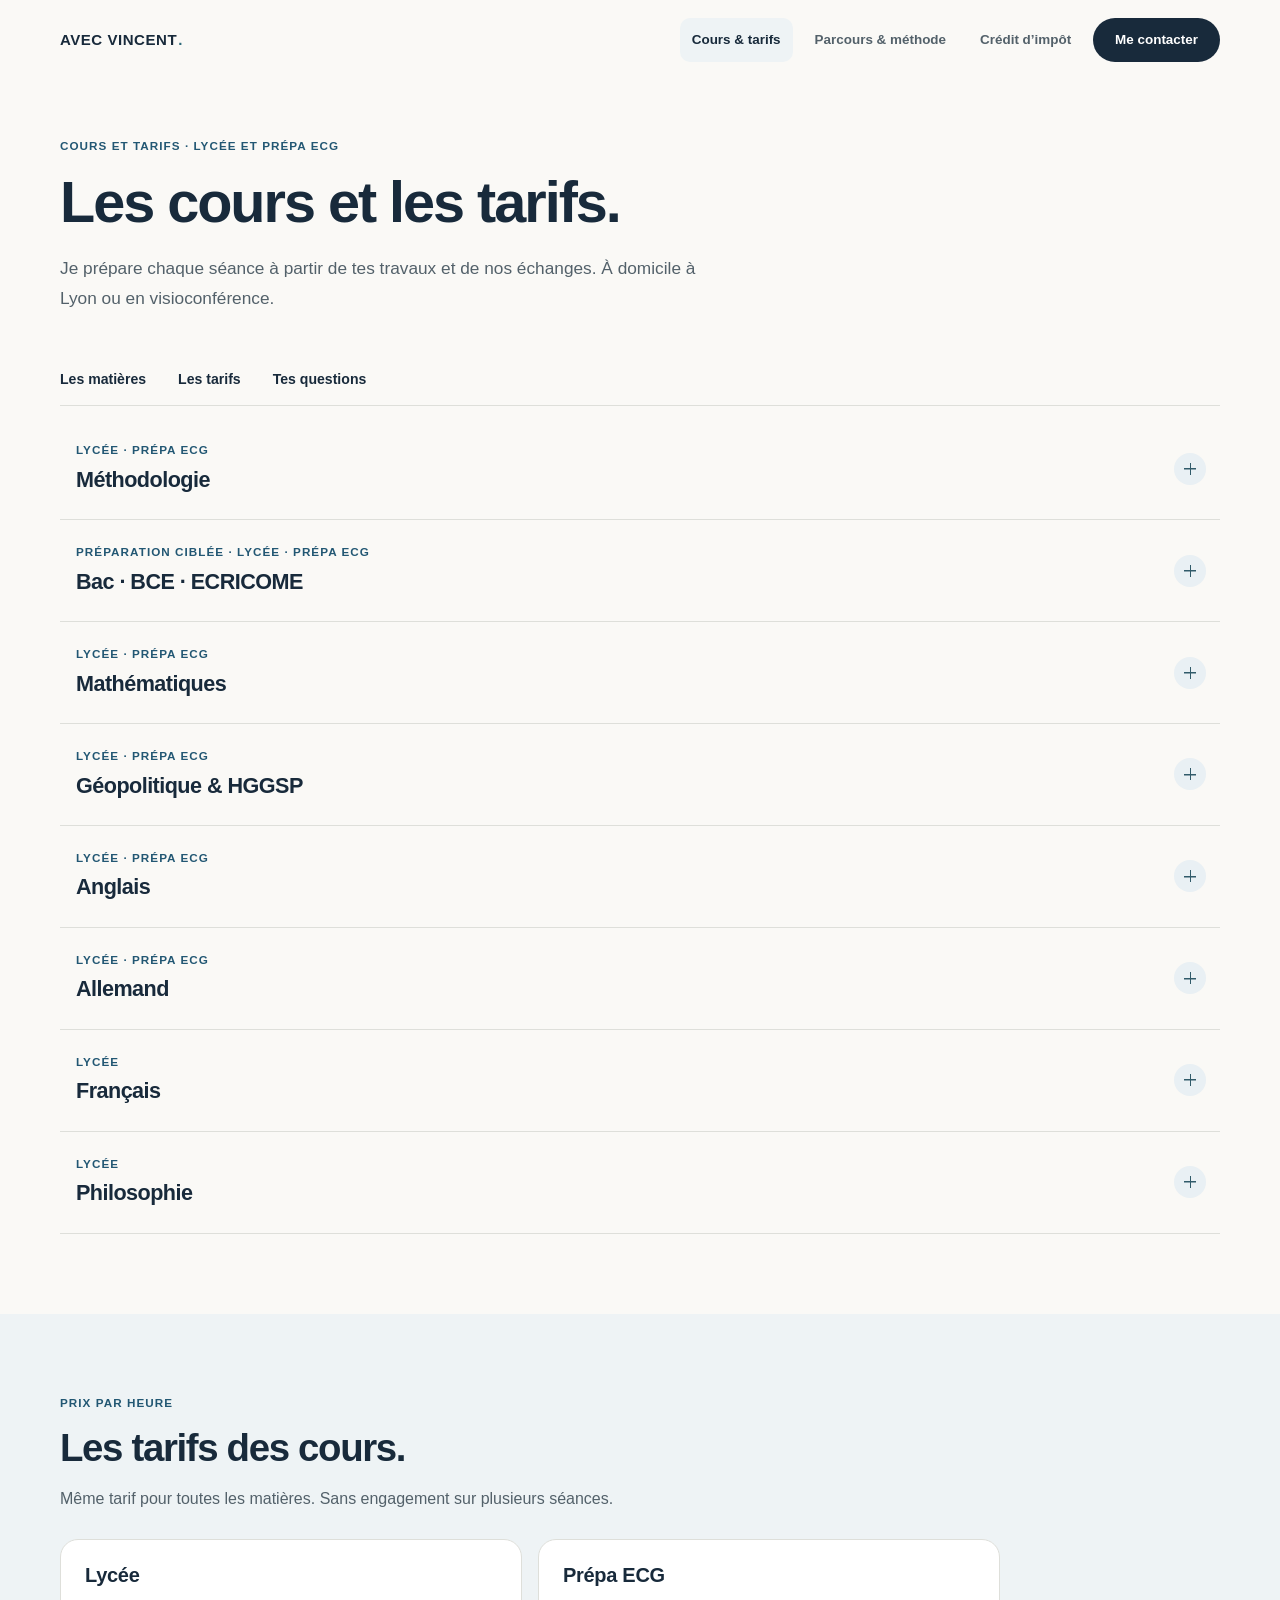
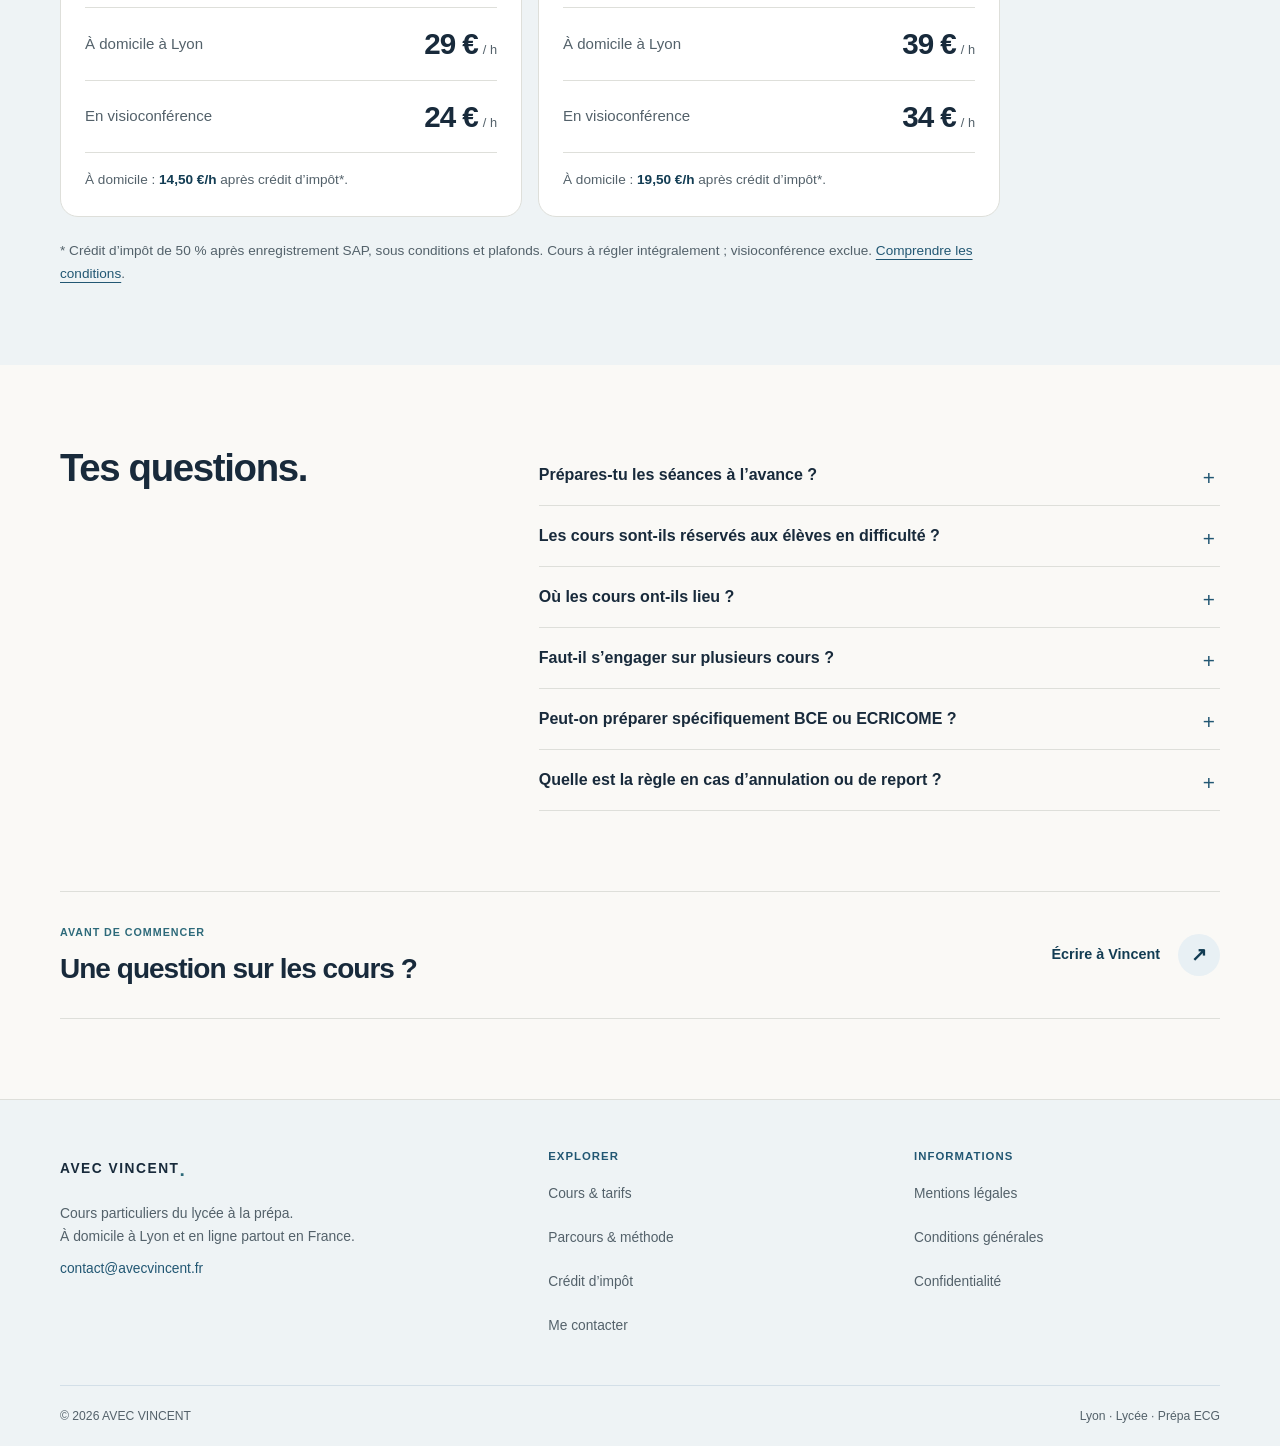
==== commit a372bd23: "Nouveaux tarifs : lycée 29/24 €, prépa ECG 39/34 € (domicile/visio), montants après crédit d'impôt m" ====
--- a/cours.html
+++ b/cours.html
@@ -33,7 +33,7 @@
 
 <link rel="stylesheet" href="style.css?v=20261023-desktop2">
 <script src="script.js?v=20261023-desktop2" defer></script>
-<script type="application/ld+json">{"@context":"https://schema.org","@graph":[{"@type":"WebPage","@id":"https://avecvincent.fr/cours.html#page","url":"https://avecvincent.fr/cours.html","name":"Cours et tarifs — AVEC VINCENT","inLanguage":"fr-FR","isPartOf":{"@id":"https://avecvincent.fr/#website"},"about":{"@id":"https://avecvincent.fr/#organization"},"mainEntity":{"@id":"https://avecvincent.fr/cours.html#service"}},{"@type":"BreadcrumbList","itemListElement":[{"@type":"ListItem","position":1,"name":"Accueil","item":"https://avecvincent.fr/"},{"@type":"ListItem","position":2,"name":"Cours & tarifs","item":"https://avecvincent.fr/cours.html"}]},{"@type":"EducationalOrganization","@id":"https://avecvincent.fr/#organization","name":"AVEC VINCENT","url":"https://avecvincent.fr/","email":"contact@avecvincent.fr","telephone":"+33603872263","description":"Cours particuliers à domicile à Lyon et en visioconférence, du lycée à la prépa ECG. Français et philosophie au lycée uniquement.","areaServed":{"@type":"City","name":"Lyon"},"founder":{"@id":"https://avecvincent.fr/#vincent"},"logo":{"@type":"ImageObject","url":"https://avecvincent.fr/avec-vincent-icon-512.png","width":512,"height":512},"alternateName":["Avec Vincent","avecvincent"],"hasOfferCatalog":{"@id":"https://avecvincent.fr/cours.html#offre"}},{"@type":"Person","@id":"https://avecvincent.fr/#vincent","name":"Vincent Marié-Groblewski","givenName":"Vincent","url":"https://avecvincent.fr/a-propos.html","jobTitle":"Professeur particulier","worksFor":{"@id":"https://avecvincent.fr/#organization"}},{"@type":"Service","@id":"https://avecvincent.fr/cours.html#service","name":"Cours particuliers du lycée à la prépa ECG","url":"https://avecvincent.fr/cours.html","description":"Mathématiques, anglais, allemand et méthodologie du lycée à la prépa ECG ; HGGSP au lycée et géopolitique en prépa ECG ; français et philosophie au lycée uniquement. À domicile à Lyon ou en visioconférence.","serviceType":"Cours particuliers","provider":{"@id":"https://avecvincent.fr/#organization"},"hasOfferCatalog":{"@id":"https://avecvincent.fr/cours.html#offre"}},{"@type":"OfferCatalog","@id":"https://avecvincent.fr/cours.html#offre","name":"Tarifs par heure de cours","itemListElement":[{"@type":"Offer","url":"https://avecvincent.fr/cours.html#tarifs","name":"Lycée — À domicile à Lyon","priceSpecification":{"@type":"UnitPriceSpecification","price":39,"priceCurrency":"EUR","referenceQuantity":{"@type":"QuantitativeValue","value":1,"unitCode":"HUR"}},"itemOffered":{"@type":"Service","name":"Lycée — À domicile à Lyon","provider":{"@id":"https://avecvincent.fr/#organization"},"areaServed":{"@type":"City","name":"Lyon"}}},{"@type":"Offer","url":"https://avecvincent.fr/cours.html#tarifs","name":"Lycée — En visioconférence","priceSpecification":{"@type":"UnitPriceSpecification","price":34,"priceCurrency":"EUR","referenceQuantity":{"@type":"QuantitativeValue","value":1,"unitCode":"HUR"}},"itemOffered":{"@type":"Service","name":"Lycée — En visioconférence","provider":{"@id":"https://avecvincent.fr/#organization"},"areaServed":{"@type":"Country","name":"France"}}},{"@type":"Offer","url":"https://avecvincent.fr/cours.html#tarifs","name":"Prépa ECG — À domicile à Lyon","priceSpecification":{"@type":"UnitPriceSpecification","price":48,"priceCurrency":"EUR","referenceQuantity":{"@type":"QuantitativeValue","value":1,"unitCode":"HUR"}},"itemOffered":{"@type":"Service","name":"Prépa ECG — À domicile à Lyon","provider":{"@id":"https://avecvincent.fr/#organization"},"areaServed":{"@type":"City","name":"Lyon"}}},{"@type":"Offer","url":"https://avecvincent.fr/cours.html#tarifs","name":"Prépa ECG — En visioconférence","priceSpecification":{"@type":"UnitPriceSpecification","price":43,"priceCurrency":"EUR","referenceQuantity":{"@type":"QuantitativeValue","value":1,"unitCode":"HUR"}},"itemOffered":{"@type":"Service","name":"Prépa ECG — En visioconférence","provider":{"@id":"https://avecvincent.fr/#organization"},"areaServed":{"@type":"Country","name":"France"}}}]}]}</script>
+<script type="application/ld+json">{"@context":"https://schema.org","@graph":[{"@type":"WebPage","@id":"https://avecvincent.fr/cours.html#page","url":"https://avecvincent.fr/cours.html","name":"Cours et tarifs — AVEC VINCENT","inLanguage":"fr-FR","isPartOf":{"@id":"https://avecvincent.fr/#website"},"about":{"@id":"https://avecvincent.fr/#organization"},"mainEntity":{"@id":"https://avecvincent.fr/cours.html#service"}},{"@type":"BreadcrumbList","itemListElement":[{"@type":"ListItem","position":1,"name":"Accueil","item":"https://avecvincent.fr/"},{"@type":"ListItem","position":2,"name":"Cours & tarifs","item":"https://avecvincent.fr/cours.html"}]},{"@type":"EducationalOrganization","@id":"https://avecvincent.fr/#organization","name":"AVEC VINCENT","url":"https://avecvincent.fr/","email":"contact@avecvincent.fr","telephone":"+33603872263","description":"Cours particuliers à domicile à Lyon et en visioconférence, du lycée à la prépa ECG. Français et philosophie au lycée uniquement.","areaServed":{"@type":"City","name":"Lyon"},"founder":{"@id":"https://avecvincent.fr/#vincent"},"logo":{"@type":"ImageObject","url":"https://avecvincent.fr/avec-vincent-icon-512.png","width":512,"height":512},"alternateName":["Avec Vincent","avecvincent"],"hasOfferCatalog":{"@id":"https://avecvincent.fr/cours.html#offre"}},{"@type":"Person","@id":"https://avecvincent.fr/#vincent","name":"Vincent Marié-Groblewski","givenName":"Vincent","url":"https://avecvincent.fr/a-propos.html","jobTitle":"Professeur particulier","worksFor":{"@id":"https://avecvincent.fr/#organization"}},{"@type":"Service","@id":"https://avecvincent.fr/cours.html#service","name":"Cours particuliers du lycée à la prépa ECG","url":"https://avecvincent.fr/cours.html","description":"Mathématiques, anglais, allemand et méthodologie du lycée à la prépa ECG ; HGGSP au lycée et géopolitique en prépa ECG ; français et philosophie au lycée uniquement. À domicile à Lyon ou en visioconférence.","serviceType":"Cours particuliers","provider":{"@id":"https://avecvincent.fr/#organization"},"hasOfferCatalog":{"@id":"https://avecvincent.fr/cours.html#offre"}},{"@type":"OfferCatalog","@id":"https://avecvincent.fr/cours.html#offre","name":"Tarifs par heure de cours","itemListElement":[{"@type":"Offer","url":"https://avecvincent.fr/cours.html#tarifs","name":"Lycée — À domicile à Lyon","priceSpecification":{"@type":"UnitPriceSpecification","price":29,"priceCurrency":"EUR","referenceQuantity":{"@type":"QuantitativeValue","value":1,"unitCode":"HUR"}},"itemOffered":{"@type":"Service","name":"Lycée — À domicile à Lyon","provider":{"@id":"https://avecvincent.fr/#organization"},"areaServed":{"@type":"City","name":"Lyon"}}},{"@type":"Offer","url":"https://avecvincent.fr/cours.html#tarifs","name":"Lycée — En visioconférence","priceSpecification":{"@type":"UnitPriceSpecification","price":24,"priceCurrency":"EUR","referenceQuantity":{"@type":"QuantitativeValue","value":1,"unitCode":"HUR"}},"itemOffered":{"@type":"Service","name":"Lycée — En visioconférence","provider":{"@id":"https://avecvincent.fr/#organization"},"areaServed":{"@type":"Country","name":"France"}}},{"@type":"Offer","url":"https://avecvincent.fr/cours.html#tarifs","name":"Prépa ECG — À domicile à Lyon","priceSpecification":{"@type":"UnitPriceSpecification","price":39,"priceCurrency":"EUR","referenceQuantity":{"@type":"QuantitativeValue","value":1,"unitCode":"HUR"}},"itemOffered":{"@type":"Service","name":"Prépa ECG — À domicile à Lyon","provider":{"@id":"https://avecvincent.fr/#organization"},"areaServed":{"@type":"City","name":"Lyon"}}},{"@type":"Offer","url":"https://avecvincent.fr/cours.html#tarifs","name":"Prépa ECG — En visioconférence","priceSpecification":{"@type":"UnitPriceSpecification","price":34,"priceCurrency":"EUR","referenceQuantity":{"@type":"QuantitativeValue","value":1,"unitCode":"HUR"}},"itemOffered":{"@type":"Service","name":"Prépa ECG — En visioconférence","provider":{"@id":"https://avecvincent.fr/#organization"},"areaServed":{"@type":"Country","name":"France"}}}]}]}</script>
 </head>
 <body><a class="skip-link" href="#contenu">Aller au contenu</a>
 <header class="site-header"><nav class="navbar container" aria-label="Navigation principale">
@@ -50,8 +50,8 @@
 <nav class="section-tabs container" aria-label="Dans cette page"><a href="#matieres">Les matières</a><a href="#tarifs">Les tarifs</a><a href="#questions">Tes questions</a></nav>
 <section class="section section-first container" id="matieres"><h2 class="sr-only">Les matières enseignées</h2><div class="course-list"><details name="page-panels" class="course-item" id="methode"><summary><span class="card-level">Lycée · Prépa ECG</span><span class="course-name">Méthodologie</span></summary><div class="course-detail"><p>Comment apprendre un cours, choisir les exercices à refaire et répartir son travail dans la semaine ? Nous regardons tes habitudes et tes échéances pour trouver une organisation que tu puisses tenir. Je partage les méthodes acquises pendant mes trois années de prépa, en les adaptant à ta situation.</p><a class="text-link" href="reserver.html?matiere=M%C3%A9thodologie#formulaire" aria-label="Contacter Vincent au sujet de Méthodologie">Me contacter ↗</a></div></details><details name="page-panels" class="course-item" id="concours"><summary><span class="card-level">Préparation ciblée · Lycée · Prépa ECG</span><span class="course-name">Bac · BCE · ECRICOME</span></summary><div class="course-detail"><p>À l’approche du bac ou des concours BCE et ECRICOME, tes copies nous aident à fixer les priorités. Nous travaillons sur des sujets de l’épreuve visée pour organiser la réponse, soigner la rédaction et apprendre à répartir son temps.</p><a class="text-link" href="reserver.html?matiere=bac%20%C2%B7%20BCE%20%C2%B7%20ECRICOME#formulaire" aria-label="Contacter Vincent au sujet de bac · BCE · ECRICOME">Me contacter ↗</a></div></details><details name="page-panels" class="course-item" id="maths"><summary><span class="card-level">Lycée · Prépa ECG</span><span class="course-name">Mathématiques</span></summary><div class="course-detail"><p>Je t’aide à trouver comment démarrer un exercice : quelle notion utiliser, quelle méthode choisir et comment justifier les étapes. Nous reprenons les erreurs de tes copies, puis tu refais le raisonnement seul pour apprendre à le réutiliser.</p><a class="text-link" href="reserver.html?matiere=Math%C3%A9matiques#formulaire" aria-label="Contacter Vincent au sujet de Mathématiques">Me contacter ↗</a></div></details><details name="page-panels" class="course-item" id="geopolitique"><summary><span class="card-level">Lycée · Prépa ECG</span><span class="course-name">Géopolitique & HGGSP</span></summary><div class="course-detail"><p>En dissertation, les connaissances doivent répondre précisément au sujet. À partir de ton cours et de tes copies, je t’aide à construire une problématique, à organiser tes arguments et à choisir des exemples qui les appuient. HGGSP au lycée, géopolitique en prépa ECG.</p><a class="text-link" href="reserver.html?matiere=G%C3%A9opolitique%20%26%20HGGSP#formulaire" aria-label="Contacter Vincent au sujet de Géopolitique & HGGSP">Me contacter ↗</a></div></details><details name="page-panels" class="course-item" id="langues"><summary><span class="card-level">Lycée · Prépa ECG</span><span class="course-name">Anglais</span></summary><div class="course-detail"><p>Comprendre un texte, rédiger ou défendre une idée à l’oral : tes productions guident le travail sur le vocabulaire, la grammaire et la précision de l’expression. En prépa ECG, nous travaillons aussi la traduction.</p><a class="text-link" href="reserver.html?matiere=Anglais#formulaire" aria-label="Contacter Vincent pour un cours d’anglais">Me contacter ↗</a></div></details><details name="page-panels" class="course-item" id="allemand"><summary><span class="card-level">Lycée · Prépa ECG</span><span class="course-name">Allemand</span></summary><div class="course-detail"><p>Place du verbe, déclinaisons, vocabulaire : je t’aide à comprendre la construction des phrases et à corriger tes erreurs. Les exercices servent ensuite à réutiliser ces bases dans la compréhension des textes et l’expression, selon les épreuves préparées.</p><a class="text-link" href="reserver.html?matiere=Allemand#formulaire" aria-label="Contacter Vincent pour un cours d’allemand">Me contacter ↗</a></div></details><details name="page-panels" class="course-item" id="francais"><summary><span class="card-level">Lycée</span><span class="course-name">Français</span></summary><div class="course-detail"><p>Pour le bac de français, nous reprenons les œuvres étudiées en classe et les passages que tu dois expliquer. Je t’aide à construire une analyse précise, à organiser un commentaire ou une dissertation et à présenter les textes à l’oral.</p><a class="text-link" href="reserver.html?matiere=Fran%C3%A7ais#formulaire" aria-label="Contacter Vincent au sujet de Français">Me contacter ↗</a></div></details><details name="page-panels" class="course-item" id="philosophie"><summary><span class="card-level">Lycée</span><span class="course-name">Philosophie</span></summary><div class="course-detail"><p>Nous prenons le temps de clarifier les notions et les distinctions nécessaires pour traiter un sujet. Je t’aide à formuler un problème, à développer un argument et à expliquer un texte avec précision. Tes copies permettent de voir où le raisonnement doit être approfondi pour le bac.</p><a class="text-link" href="reserver.html?matiere=Philosophie#formulaire" aria-label="Contacter Vincent au sujet de Philosophie">Me contacter ↗</a></div></details></div></section>
 <section class="section soft" id="tarifs"><div class="container"><div class="section-heading"><span class="eyebrow">Prix par heure</span><h2>Les tarifs des cours.</h2><p>Même tarif pour toutes les matières. Sans engagement sur plusieurs séances.</p></div><div class="pricing-grid">
-<article class="price-card"><h3>Lycée</h3><dl class="rates"><div><dt>À domicile à Lyon</dt><dd>39 €<small>/ h</small></dd></div><div><dt>En visioconférence</dt><dd>34 €<small>/ h</small></dd></div></dl><p class="price-tax">À domicile : <strong>19,50 €/h</strong> après crédit d’impôt*.</p></article>
-<article class="price-card"><h3>Prépa ECG</h3><dl class="rates"><div><dt>À domicile à Lyon</dt><dd>48 €<small>/ h</small></dd></div><div><dt>En visioconférence</dt><dd>43 €<small>/ h</small></dd></div></dl><p class="price-tax">À domicile : <strong>24 €/h</strong> après crédit d’impôt*.</p></article></div><p class="fine-print">* Crédit d’impôt de 50 % après enregistrement SAP, sous conditions et plafonds. Cours à régler intégralement ; visioconférence exclue. <a href="credit-impot.html">Comprendre les conditions</a>.</p></div></section>
+<article class="price-card"><h3>Lycée</h3><dl class="rates"><div><dt>À domicile à Lyon</dt><dd>29 €<small>/ h</small></dd></div><div><dt>En visioconférence</dt><dd>24 €<small>/ h</small></dd></div></dl><p class="price-tax">À domicile : <strong>14,50 €/h</strong> après crédit d’impôt*.</p></article>
+<article class="price-card"><h3>Prépa ECG</h3><dl class="rates"><div><dt>À domicile à Lyon</dt><dd>39 €<small>/ h</small></dd></div><div><dt>En visioconférence</dt><dd>34 €<small>/ h</small></dd></div></dl><p class="price-tax">À domicile : <strong>19,50 €/h</strong> après crédit d’impôt*.</p></article></div><p class="fine-print">* Crédit d’impôt de 50 % après enregistrement SAP, sous conditions et plafonds. Cours à régler intégralement ; visioconférence exclue. <a href="credit-impot.html">Comprendre les conditions</a>.</p></div></section>
 <section class="section container faq-section" id="questions"><div class="section-heading"><h2>Tes questions.</h2></div><div class="faq-list">
 <details name="page-panels"><summary>Prépares-tu les séances à l’avance ?</summary><div class="faq-answer"><p>Oui. Je te demande les cours, exercices ou devoirs utiles avant notre rendez-vous pour préparer la séance. <a href="a-propos.html#preparation">Voir comment je travaille</a>.</p></div></details>
 <details name="page-panels"><summary>Les cours sont-ils réservés aux élèves en difficulté ?</summary><div class="faq-answer"><p>Non. Ils peuvent aussi permettre de consolider ses acquis, de prendre de l’avance ou de préparer un examen ou un concours.</p></div></details>
